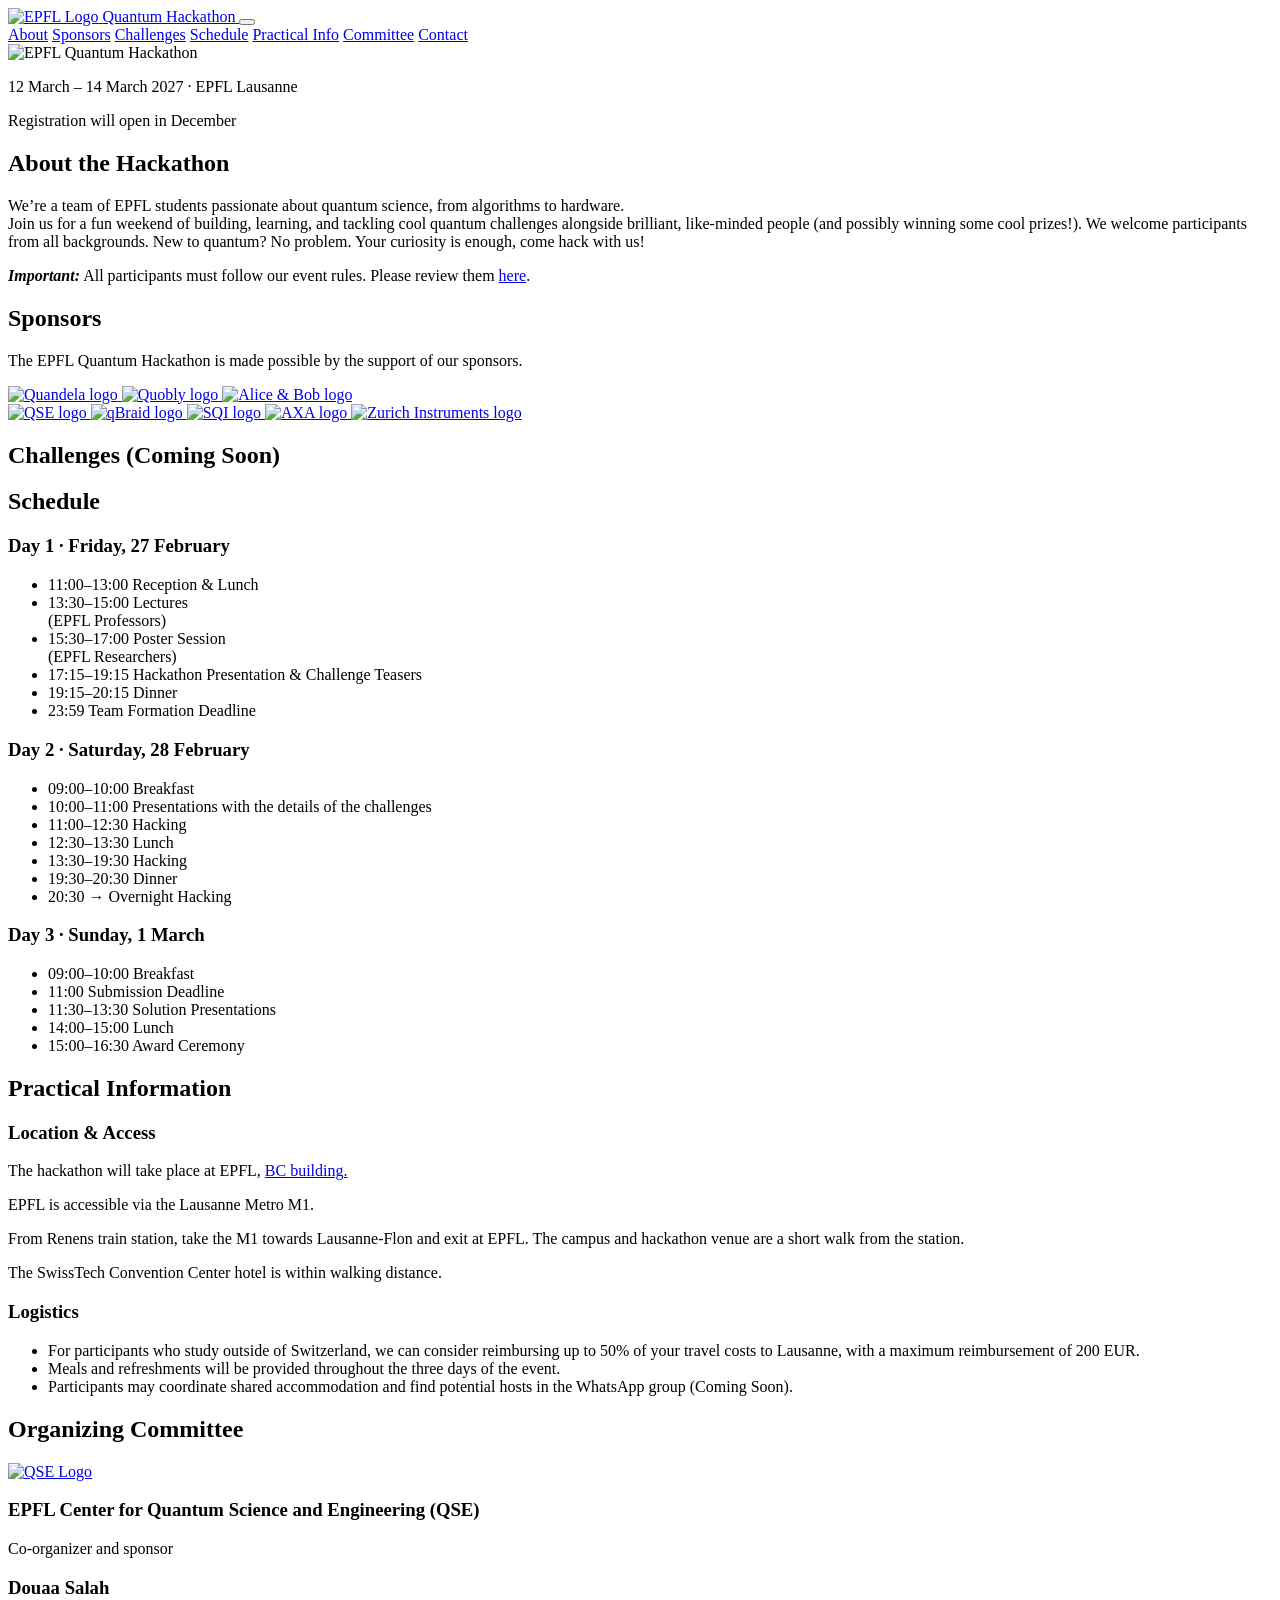
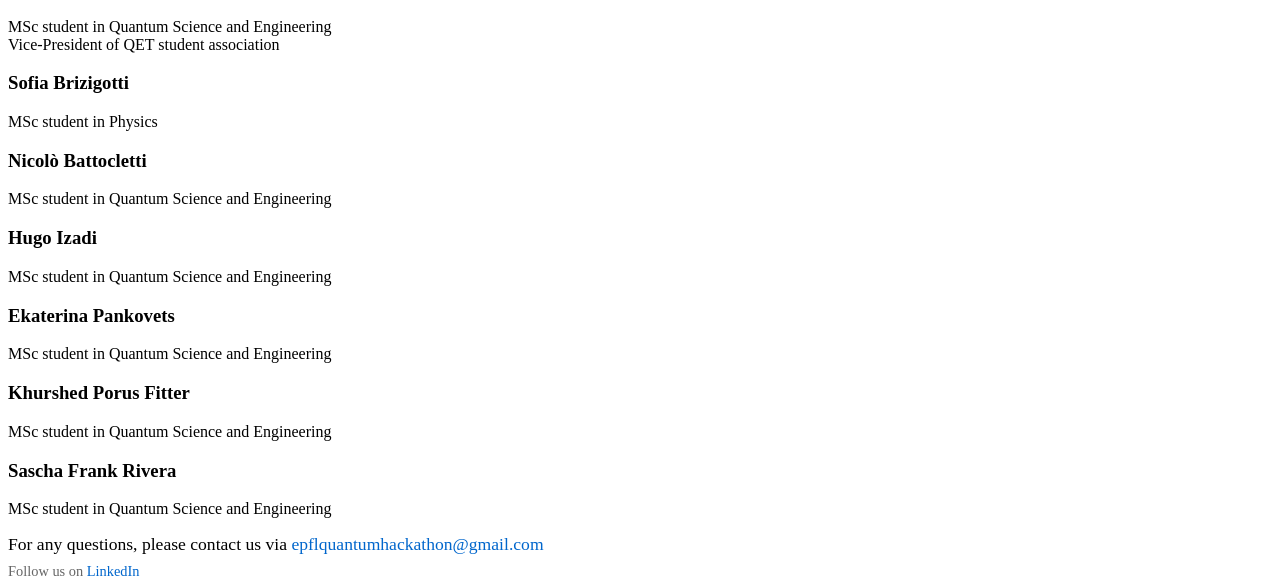
==== index.html @ b6fccc98 "2027 hackathon dates" ====
<!DOCTYPE html>
<html lang="en">
<head>
    <meta charset="UTF-8">
    <meta name="viewport" content="width=device-width, initial-scale=1.0">
    <title>EPFL Quantum Hackathon</title>

    <!-- Stylesheet -->
    <link rel="stylesheet" href="style.css">

    <!-- Fonts -->
    <link href="https://fonts.googleapis.com/css2?family=Space+Grotesk:wght@400;500;600&display=swap" rel="stylesheet">
    <link href="https://fonts.googleapis.com/css2?family=Lora:wght@400;500;600&display=swap" rel="stylesheet">
</head>

<body>

<!-- =========================================
     HEADER / NAVIGATION
========================================= -->
<header class="site-header" id="site-header">
    <div class="header-inner">
        <a class="brand" href="#top">
            <img src="assets/images/Logo_EPFL_2019.svg.png" class="brand-logo" alt="EPFL Logo">
            <span class="brand-text">Quantum Hackathon</span>
        </a>

        <button class="nav-toggle" aria-label="Toggle navigation">
            <span class="nav-toggle-line"></span>
            <span class="nav-toggle-line"></span>
        </button>

        <nav class="primary-nav" id="primary-nav">
            <a href="#about">About</a>
            <a href="#sponsors">Sponsors</a>
            <a href="#challenges">Challenges</a>
            <a href="#schedule">Schedule</a>
            <a href="#practical">Practical Info</a>
            <a href="#committee">Committee</a>
            <a href="#contact">Contact</a>
        </nav>
    </div>
</header>

<main>

    <!-- =========================================
         HERO (STATIC, NO INTRO ANIMATION)
    ========================================= -->
    <section class="hero" id="top">
        <div class="hero-inner">

            <div class="hero-media">
                <img
                    src="assets/images/red_transparent.png"
                    alt="EPFL Quantum Hackathon"
                    class="hero-image"
                >
            </div>

            <div class="hero-overlay">
                <p class="hero-kicker">
                    12 March – 14 March 2027 · EPFL Lausanne
                </p>

                <div class="hero-actions">
                    <span
                        class="btn btn-primary hero-register"
                        target="_blank"
                        rel="noopener noreferrer"
                    >
                        Registration will open in December
                    </span>

                    <!--
                    <div class="btn-row">
                        <a href="#" class="btn btn-secondary">Discord</a>
                        <a href="#" class="btn btn-secondary">GitHub</a>
                    </div>
                    -->
                </div>
            </div>
        </div>
    </section>

    <!-- =========================================
         ABOUT
    ========================================= -->
    <section id="about" class="section section-about">
        <div class="section-inner">
            <div class="section-header">
                <h2>About the Hackathon</h2>
            </div>

            <div class="section-body">
                <p>
                    We’re a team of EPFL students passionate about quantum science, from algorithms to hardware.<br>
                    Join us for a fun weekend of building, learning, and tackling cool quantum challenges alongside brilliant, like-minded people (and possibly winning some cool prizes!).
                    We welcome participants from all backgrounds. New to quantum? No problem. Your curiosity is enough, come hack with us!
                </p>  
                  <strong><em>Important:</em></strong> All participants must follow our event rules. Please review them <a href="https://drive.google.com/file/d/1_Djqqxee0Qn7CyQc63CXTcZZHMFusObD/view?usp=share_link">here</a>.
                </p>  
            </div>
        </div>
    </section>

<!-- =========================================
     SPONSORS
========================================= -->
<section id="sponsors" class="section section-sponsors">
    <div class="section-inner">
        <h2>Sponsors</h2>
        <p class="section-intro">
            The EPFL Quantum Hackathon is made possible by the support of our sponsors.
        </p>

        <!-- GOLD SPONSORS -->
        <div class="sponsor-group">
            <div class="sponsor-logos sponsor-logos--gold">
                <a
                    class="sponsor-logo sponsor-logo--gold"
                    href="https://www.quandela.com"
                    target="_blank"
                    rel="noopener noreferrer"
                    aria-label="Quandela website"
                >
                    <img src="assets/images/Logo-Quandela-2025.webp" alt="Quandela logo">
                </a>

                <a
                    class="sponsor-logo sponsor-logo--gold"
                    href="https://www.quobly.io"
                    target="_blank"
                    rel="noopener noreferrer"
                    aria-label="Quobly website"
                >
                    <img src="assets/images/Logo-Quobly-2025.png" alt="Quobly logo">
                </a>

                <a
                    class="sponsor-logo sponsor-logo--gold"
                    href="https://alice-bob.com"
                    target="_blank"
                    rel="noopener noreferrer"
                    aria-label="Alice & Bob website"
                >
                    <img src="assets/images/Logo-AB-2025.png" alt="Alice & Bob logo">
                </a>
            </div>
        </div>
        <!-- SILVER SPONSORS -->
        <!-- <div class="sponsor-group">
            <div class="sponsor-logos sponsor-logos--silver">
                <a
                    class="sponsor-logo sponsor-logo--silver"
                    href="https://www.axa.ch/"
                    target="_blank"
                    rel="noopener noreferrer"
                    aria-label="AXA website"
                >
                    <img src="assets/images/logo_AXA.png" alt="AXA logo">
                </a>
            </div>
        </div> -->
            

        <!-- BRONZE SPONSORS -->
        <div class="sponsor-group">
            <div class="sponsor-logos sponsor-logos--bronze">

                <a
                    class="sponsor-logo sponsor-logo--bronze"
                    href="https://www.epfl.ch/research/domains/quantum-center/"
                    target="_blank"
                    rel="noopener noreferrer"
                    aria-label="QSE LinkedIn"
                >
                    <img src="assets/images/logo_QSE_pos_red.png" alt="QSE logo">
                </a>
                <a
                    class="sponsor-logo sponsor-logo--bronze"
                    href="https://www.qbraid.com"
                    target="_blank"
                    rel="noopener noreferrer"
                    aria-label="qBraid website"
                >
                    <img src="assets/images/qbraid_logo_burn.png" alt="qBraid logo">
                </a>

                <a
                    class="sponsor-logo sponsor-logo--bronze"
                    href="https://quantum.scnat.ch/fr"
                    target="_blank"
                    rel="noopener noreferrer"
                    aria-label="SCNAT website"
                >
                    <img src="assets/images/Logo-SQI.png" alt="SQI logo">
                </a>
                <a
                    class="sponsor-logo sponsor-logo--bronze"
                    href="https://www.axa.ch/"
                    target="_blank"
                    rel="noopener noreferrer"
                    aria-label="AXA website"
                >
                    <img src="assets/images/logo_AXA.png" alt="AXA logo">
                </a>

                <a
                    class="sponsor-logo sponsor-logo--bronze"
                    href="https://www.zhinst.com"
                    target="_blank"
                    rel="noopener noreferrer"
                    aria-label="Zurich Instruments website"
                >
                    <img src="assets/images/Logo-ZurichInstrument-2025.png" alt="Zurich Instruments logo">
                </a>
            </div>
        </div>
    </div>
</section>

    <!-- =========================================
        CHALLENGES (COMING SOON)
    ========================================= -->
    <section id="challenges" class="section section-challenges">
        <div class="section-inner">
            <h2>Challenges (Coming Soon)</h2>
        </div>
    </section>


    <!-- =========================================
        SCHEDULE
    ========================================= -->
    <section id="schedule" class="section section-schedule">
        <div class="section-inner">
            <h2>Schedule</h2>

            <div class="schedule-grid">

                <!-- Day 1 -->
                <div class="schedule-day card">
                    <h3>Day 1 · Friday, 27 February</h3>

                    <ul class="schedule-list">
                        <li>
                            <span class="schedule-time">11:00–13:00</span>
                            <span class="schedule-event">Reception & Lunch</span>
                        </li>
                        <li>
                            <span class="schedule-time">13:30–15:00</span>
                            <span class="schedule-event">Lectures </br> (EPFL Professors)</span>
                        </li>
                        <li>
                            <span class="schedule-time">15:30–17:00</span>
                            <span class="schedule-event">Poster Session </br> (EPFL Researchers)</span>
                        </li>
                        <li>
                            <span class="schedule-time">17:15–19:15</span>
                            <span class="schedule-event">
                                Hackathon Presentation & Challenge Teasers
                            </span>
                        </li>
                        <li>
                            <span class="schedule-time">19:15–20:15</span>
                            <span class="schedule-event">Dinner</span>
                        </li>
                        <li>
                            <span class="schedule-time">23:59</span>
                            <span class="schedule-event">Team Formation Deadline</span>
                        </li>
                    </ul>
                </div>

                <!-- Day 2 -->
                <div class="schedule-day card">
                    <h3>Day 2 · Saturday, 28 February</h3>

                    <ul class="schedule-list">
                        <li>
                            <span class="schedule-time">09:00–10:00</span>
                            <span class="schedule-event">Breakfast</span>
                        </li>
                        <li>
                            <span class="schedule-time">10:00–11:00</span>
                            <span class="schedule-event"> Presentations with the details of the challenges
                            </span>
                        </li>
                        <li>
                            <span class="schedule-time">11:00–12:30</span>
                            <span class="schedule-event">Hacking</span>
                        </li>
                        <li>
                            <span class="schedule-time">12:30–13:30</span>
                            <span class="schedule-event">Lunch</span>
                        </li>
                        <li>
                            <span class="schedule-time">13:30–19:30</span>
                            <span class="schedule-event">Hacking</span>
                        </li>
                        <li>
                            <span class="schedule-time">19:30–20:30</span>
                            <span class="schedule-event">Dinner</span>
                        </li>
                        <li>
                            <span class="schedule-time">20:30 →</span>
                            <span class="schedule-event">Overnight Hacking</span>
                        </li>
                    </ul>
                </div>

                <!-- Day 3 -->
                <div class="schedule-day card">
                    <h3>Day 3 · Sunday, 1 March</h3>

                    <ul class="schedule-list">
                        <li>
                            <span class="schedule-time">09:00–10:00</span>
                            <span class="schedule-event">Breakfast</span>
                        </li>
                        <li>
                            <span class="schedule-time">11:00</span>
                            <span class="schedule-event">Submission Deadline</span>
                        </li>
                        <li>
                            <span class="schedule-time">11:30–13:30</span>
                            <span class="schedule-event">Solution Presentations</span>
                        </li>
                        <li>
                            <span class="schedule-time">14:00–15:00</span>
                            <span class="schedule-event">Lunch</span>
                        </li>
                        <li>
                            <span class="schedule-time">15:00–16:30</span>
                            <span class="schedule-event">Award Ceremony</span>
                        </li>
                    </ul>
                </div>

            </div>
        </div>
</section>

    <!-- =========================================
         PRACTICAL INFORMATION
    ========================================= -->
    <section id="practical" class="section section-practical">
        <div class="section-inner">
            <h2>Practical Information</h2>

            <div class="practical-grid">
                <div class="practical-block">
                    <h3>Location &amp; Access</h3>
                    <p class="practical-icon-line">
                    </p>
                    The hackathon will take place at EPFL,
                        <a href="https://plan.epfl.ch/?dim_floor=0&lang=en&dim_lang=en&tree_groups=centres_nevralgiques_grp%2Cmobilite_acces_grp%2Crestauration_et_commerces_grp%2Censeignement%2Cservices_campus_grp%2Cequipements_grp&tree_group_layers_centres_nevralgiques_grp=&tree_group_layers_mobilite_acces_grp=metro&tree_group_layers_restauration_et_commerces_grp=&tree_group_layers_enseignement=guichet_etudiants&tree_group_layers_services_campus_grp=information_epfl&tree_group_layers_equipements_grp=&baselayer_ref=grp_backgrounds&map_x=2532727&map_y=1152291&map_zoom=11" 
                            target="_blank" 
                            rel="noopener noreferrer"
                            style=>BC building.
                       </a>
                    </p>
                        EPFL is accessible via the Lausanne Metro M1. 
                    </p>
                        From Renens train station, take the M1 towards Lausanne-Flon
                        and exit at EPFL. The campus and hackathon venue
                        are a short walk from the station.
                    </p>
                        The SwissTech Convention Center hotel is within walking distance.
                    </p>
                </div>

                <div class="practical-block">
                    <h3>Logistics</h3>
                    <ul class="practical-list">
                        <li> For participants who study outside of Switzerland, we can consider reimbursing up to 50% of your travel costs to Lausanne, with a maximum reimbursement of 200 EUR.</li>
                        <li>  Meals and refreshments will be provided throughout the three days of the event.</li>
                        <li> Participants may coordinate shared accommodation and find potential hosts in the WhatsApp group (Coming Soon).</li>
                    </ul>
                </div>
            </div>
        </div>
    </section>

<!-- =========================================
     COMMITTEE
========================================= -->
<section id="committee" class="section section-committee">
    <div class="section-inner">
        <div class="committee-header">
            <h2>Organizing Committee</h2>
        </div>

        <div class="committee-scroller" aria-label="Organizing committee">
            <!-- QSE EPFL -->
            <article class="committee-card">
                <a href="https://www.linkedin.com/company/epfl-center-for-quantum-science-and-engineering-qse"
                target="_blank" rel="noopener noreferrer"
                aria-label="QSE EPFL website">
                    <div class="committee-photo committee-photo--logo">
                        <img src="assets/images/Logo_QSE.png" alt="QSE Logo">
                    </div>
                </a>
                <h3>EPFL Center for Quantum Science and Engineering (QSE)</h3>
                <p>
                    Co-organizer and sponsor
                </p>
            </article>
            <!-- Douaa Salah -->
            <article class="committee-card">
                <a href="https://www.linkedin.com/in/douaa-salah-74a0251b5/"
                   target="_blank" rel="noopener noreferrer"
                   aria-label="Douaa Salah LinkedIn profile">
                    <div class="committee-photo"
                        style="background-image: url('assets/images/Douaa-PP.jpeg');">
                    </div>
                </a>
                <h3>Douaa Salah</h3>
                <p>
                    MSc student in Quantum Science and Engineering<br>
                    Vice-President of QET student association
                </p>
            </article>

            <!-- Sofia Brizigotti -->
            <article class="committee-card">
                <a href="https://www.linkedin.com/in/sofia-brizigotti-43167329a/"
                   target="_blank" rel="noopener noreferrer"
                   aria-label="Sofia Brizigotti LinkedIn profile">
                    <div class="committee-photo"
                        style="background-image: url('assets/images/Sofi-PP.jpg');">
                    </div>
                </a>
                <h3>Sofia Brizigotti</h3>
                <p>
                    MSc student in Physics
                </p>
            </article>

            <!-- Nicolò Battocletti -->
            <article class="committee-card">
                <a href="https://www.linkedin.com/in/nicolobattocletti/"
                   target="_blank" rel="noopener noreferrer"
                   aria-label="Nicolò Battocletti LinkedIn profile">
                    <div class="committee-photo"
                        style="background-image: url('assets/images/Nicolo.jpg');">
                    </div>
                </a>
                <h3>Nicolò Battocletti</h3>
                <p>
                    MSc student in Quantum Science and Engineering
                </p>
            </article>

            <!-- Hugo Izadi -->
            <article class="committee-card">
                <a href="https://www.linkedin.com/in/hugoizadi/"
                   target="_blank" rel="noopener noreferrer"
                   aria-label="Hugo Izadi LinkedIn profile">
                    <div class="committee-photo"
                        style="background-image: url('assets/images/Hugo-PP.jpg');">
                    </div>
                </a>
                <h3>Hugo Izadi</h3>
                <p>
                    MSc student in Quantum Science and Engineering
                </p>
            </article>

            <!-- Ekaterina Pankovets -->
            <article class="committee-card">
                <a href="https://www.linkedin.com/in/ekaterina-pankovets-a29a45297/"
                   target="_blank" rel="noopener noreferrer"
                   aria-label="Ekaterina Pankovets LinkedIn profile">
                    <div class="committee-photo"
                        style="background-image: url('assets/images/Kate-PP.jpeg');">
                    </div>
                </a>
                <h3>Ekaterina Pankovets</h3>
                <p>
                    MSc student in Quantum Science and Engineering
                </p>
            </article>

            <!-- Khurshed Porus Fit∏ter -->
            <article class="committee-card">
                <a href="https://sites.google.com/view/kpfitter"
                target="_blank" rel="noopener noreferrer"
                aria-label="Khurshed Porus Fitter personal website">
                    <div class="committee-photo"
                        style="background-image: url('assets/images/Kurshed-PP.jpg');">
                    </div>
                </a>
                <h3>Khurshed Porus Fitter</h3>
                <p>
                    MSc student in Quantum Science and Engineering
                </p>
            </article>



             <!-- Sascha Frank Rivera -->
            <article class="committee-card">
                <a href="https://www.linkedin.com/in/sascha-rivera-651383233/"
                   target="_blank" rel="noopener noreferrer"
                   aria-label="Sascha Frank Rivera LinkedIn profile">
                    <div class="committee-photo"
                        style="background-image: url('assets/images/Sacha-PP.jpg');">
                    </div>
                </a>
                <h3>Sascha Frank Rivera</h3>
                <p>
                    MSc student in Quantum Science and Engineering
                </p>
            </article>
        </div>
        </div>
    </div>
</section>



</main>

<!-- =========================================
     FOOTER / CONTACT
========================================= -->
<footer id="contact" class="site-footer">
    <div class="footer-inner">
        <div class="footer-columns">
            <div class="footer-column">
                <p style="margin: 0 0 0.5rem 0; font-size: 1.1rem;">
                    For any questions, please contact us via
                    <a href="mailto:epflquantumhackathon@gmail.com" 
                       style="color: #0066cc; text-decoration: none; font-weight: 500;">
                        epflquantumhackathon@gmail.com
                    </a>
                </p>
                <p style="margin: 0; font-size: 0.9rem; color: #666;">
                    Follow us on 
                    <a href="https://www.linkedin.com/company/epfl-quantum-hackathon" 
                       target="_blank"
                       style="color: #0066cc; text-decoration: none;">
                        LinkedIn
                    </a>
                </p>
            </div>
        </div>
    </div>
</footer>


</body>
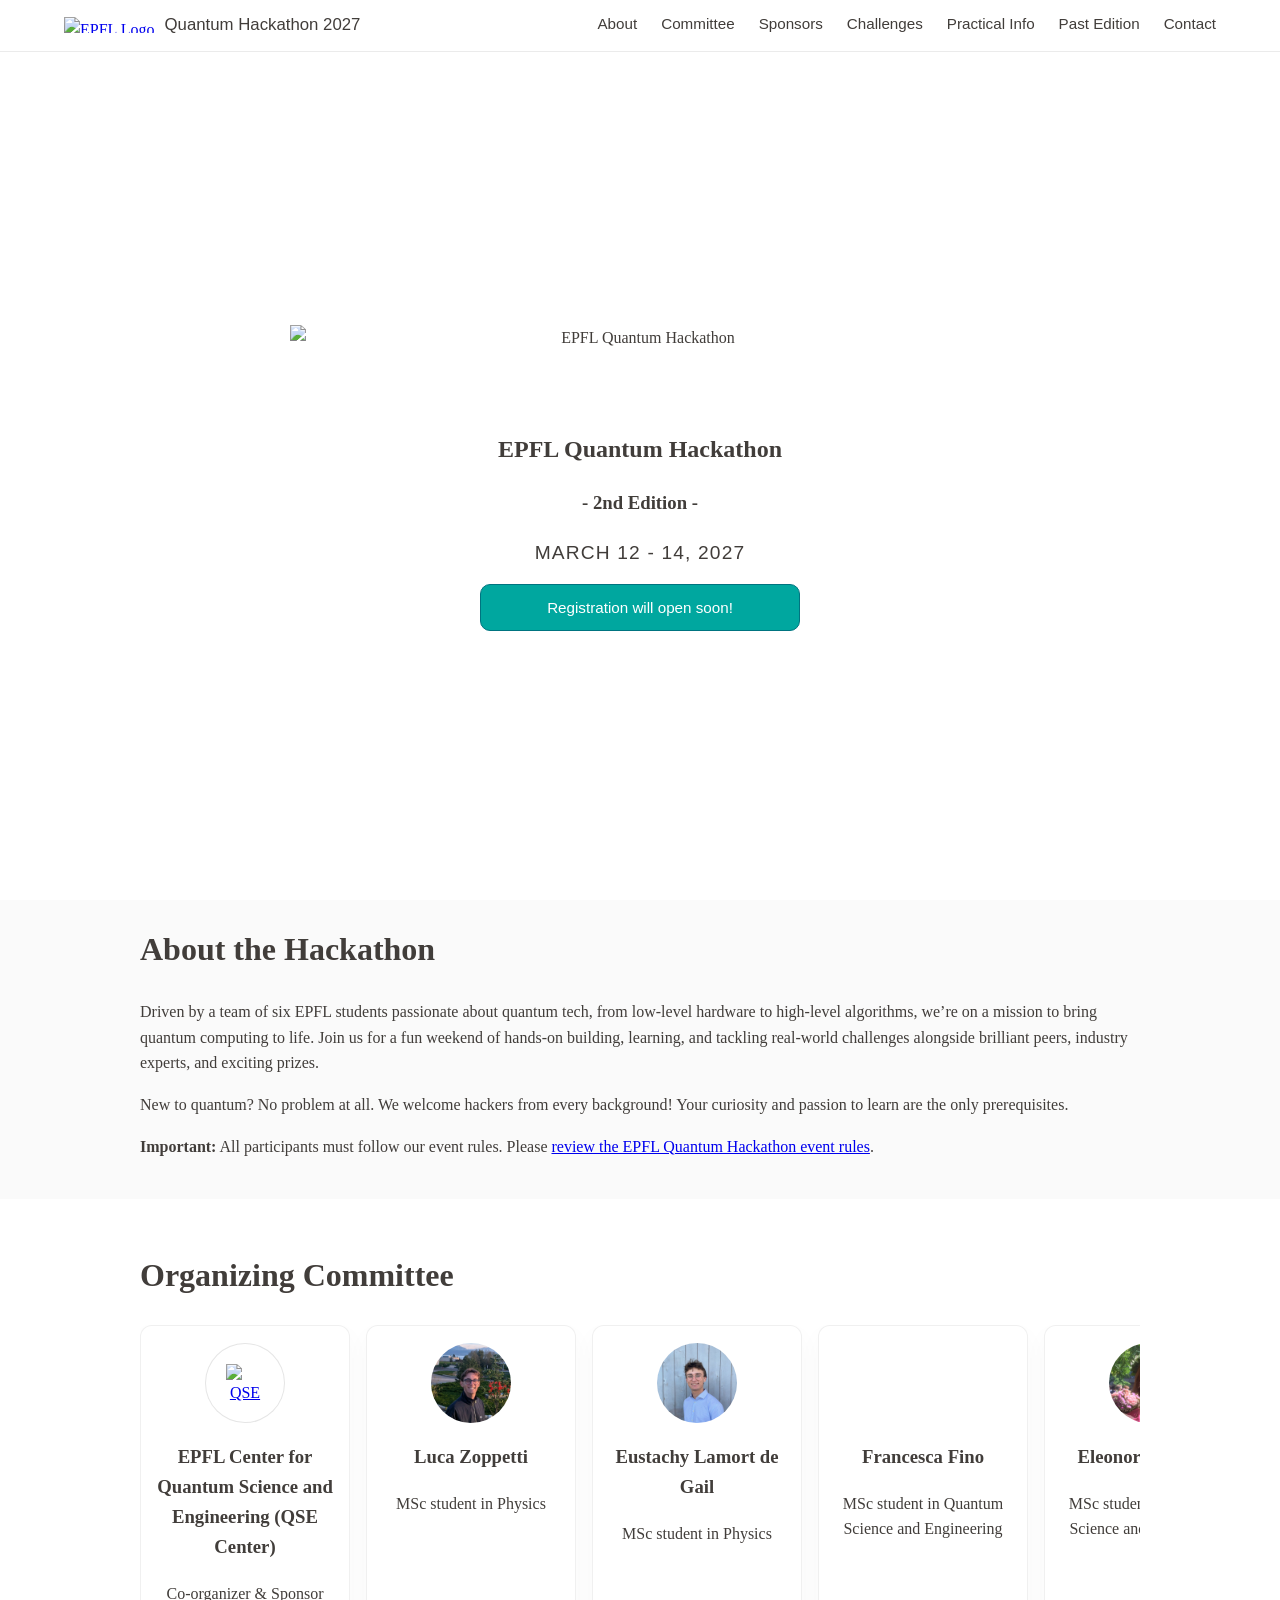
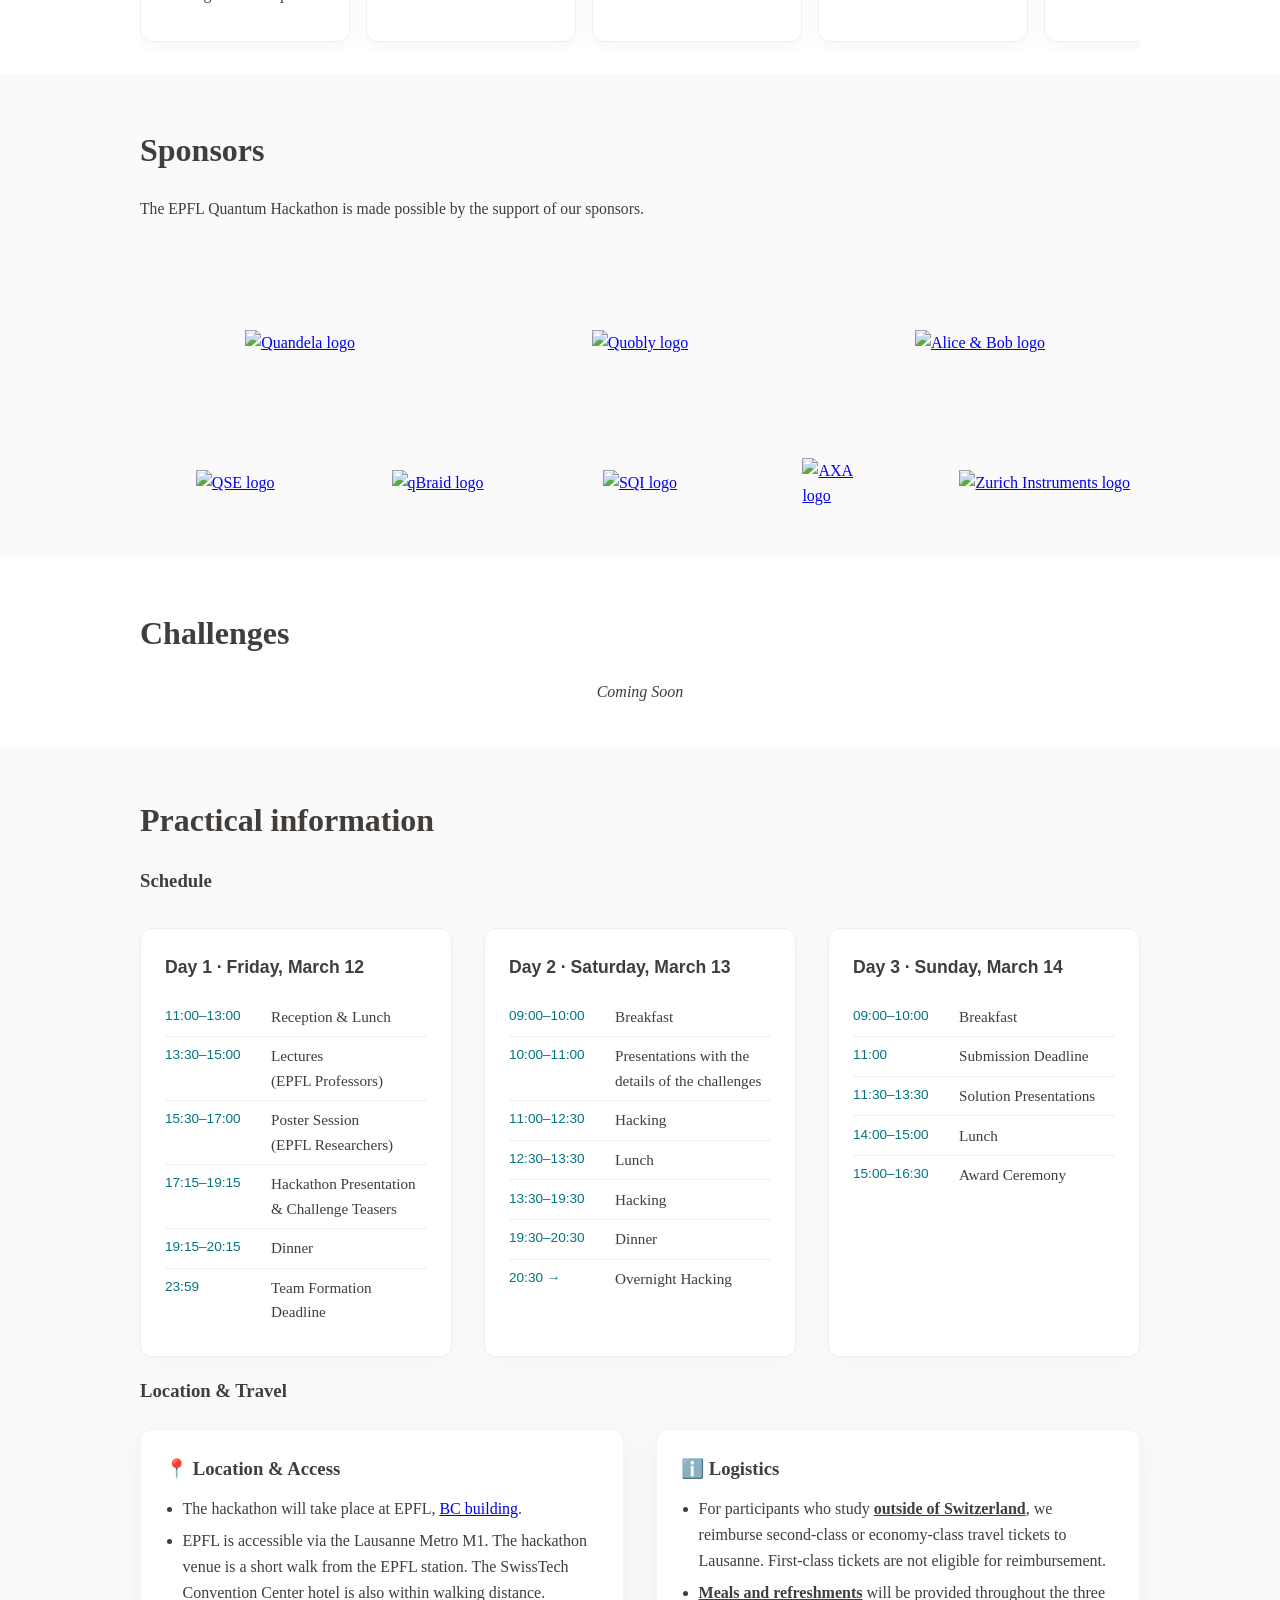
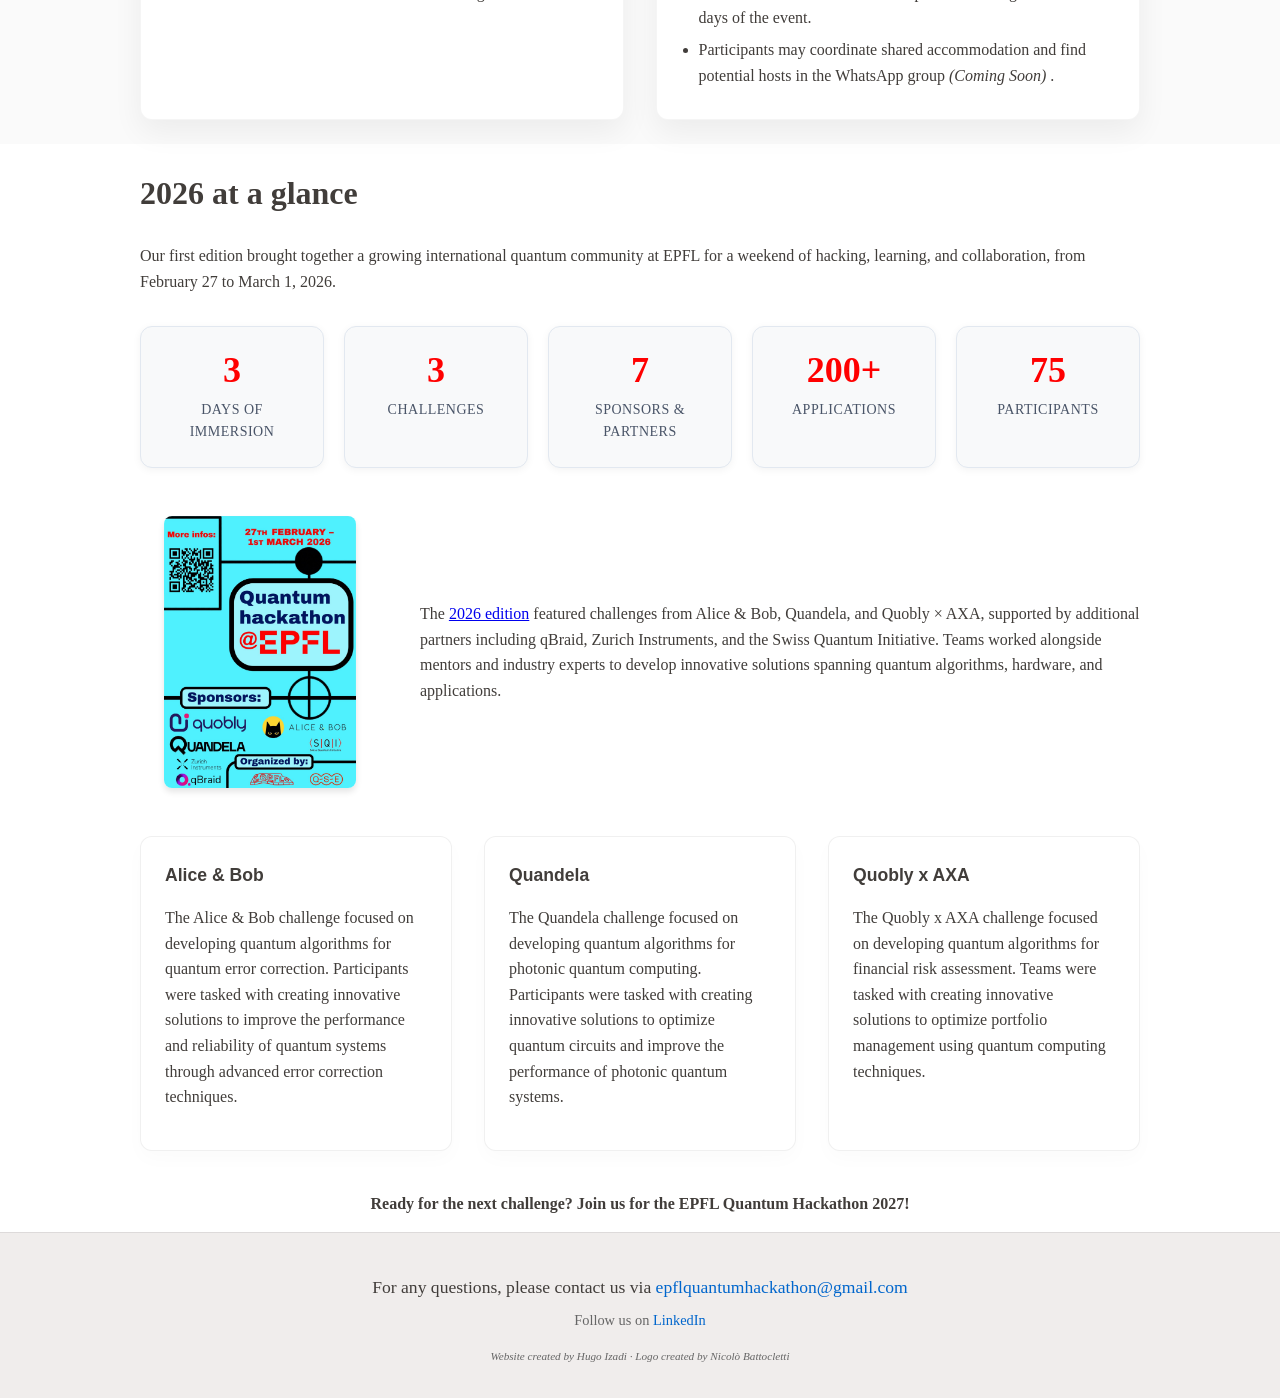
==== commit d5e8e609: "Update index.html with SEO improvements and stat cards. Updated headings, committee members, dates a" ====
--- a/index.html
+++ b/index.html
@@ -5,12 +5,32 @@
     <meta name="viewport" content="width=device-width, initial-scale=1.0">
     <title>EPFL Quantum Hackathon</title>
 
+    <!-- Favicon -->
+    <link rel="icon" type="image/png" href="assets/images/red_transparent.png" sizes="32x32">
+
     <!-- Stylesheet -->
     <link rel="stylesheet" href="style.css">
+
+    <!-- Primary Title & Description -->
+    <title>EPFL Quantum Hackathon 2027 | Lausanne, Switzerland</title>
+    <meta name="description" content="Join the EPFL Quantum Hackathon in Lausanne, Switzerland on March 12-14, 2027.">
+    <meta name="keywords" content="EPFL, Quantum Hackathon, Quantum Computing, Lausanne, Programming, Hackathon, Quantum Science, Quantum Engineering, Quantum Challenges, Innovation, Technology, Collaboration, Networking, Prizes">
+
+    <!-- Canonical Link -->
+    <link rel="canonical" href="https://qpflhackathon.github.io/">
+
+    <!-- Social Media / Open Graph Meta Tags -->
+    <meta property="og:type" content="website">
+    <meta property="og:url" content="https://qpflhackathon.github.io/">
+    <meta property="og:title" content="EPFL Quantum Hackathon 2027">
+    <meta property="og:description" content="Join the premier quantum computing hackathon at EPFL. Build innovative projects and collaborate with quantum experts.">
+    <meta property="og:image" content="https://qpflhackathon.github.io/assets/images/og-preview.png">
 
     <!-- Fonts -->
     <link href="https://fonts.googleapis.com/css2?family=Space+Grotesk:wght@400;500;600&display=swap" rel="stylesheet">
     <link href="https://fonts.googleapis.com/css2?family=Lora:wght@400;500;600&display=swap" rel="stylesheet">
+
+    <meta name="google-site-verification" content="2pYWuJ-tNP5xi4Yy2YxbjZFLzrxeaA31fk44xfrjtmo" />
 </head>
 
 <body>
@@ -22,7 +42,7 @@
     <div class="header-inner">
         <a class="brand" href="#top">
             <img src="assets/images/Logo_EPFL_2019.svg.png" class="brand-logo" alt="EPFL Logo">
-            <span class="brand-text">Quantum Hackathon</span>
+            <span class="brand-text">Quantum Hackathon 2027</span>
         </a>
 
         <button class="nav-toggle" aria-label="Toggle navigation">
@@ -32,11 +52,11 @@
 
         <nav class="primary-nav" id="primary-nav">
             <a href="#about">About</a>
+            <a href="#committee">Committee</a>
             <a href="#sponsors">Sponsors</a>
             <a href="#challenges">Challenges</a>
-            <a href="#schedule">Schedule</a>
             <a href="#practical">Practical Info</a>
-            <a href="#committee">Committee</a>
+            <a href="#2026">Past Edition</a>
             <a href="#contact">Contact</a>
         </nav>
     </div>
@@ -59,17 +79,17 @@
             </div>
 
             <div class="hero-overlay">
+                <h1 class="hero-title">EPFL Quantum Hackathon</h1>
+                <h3 class="hero-title"> - 2nd Edition - </h3>
                 <p class="hero-kicker">
-                    12 March – 14 March 2027 · EPFL Lausanne
+                    March 12 - 14, 2027
                 </p>
 
                 <div class="hero-actions">
                     <span
                         class="btn btn-primary hero-register"
-                        target="_blank"
-                        rel="noopener noreferrer"
                     >
-                        Registration will open in December
+                        Registration will open soon!
                     </span>
 
                     <!--
@@ -93,16 +113,138 @@
             </div>
 
             <div class="section-body">
-                <p>
-                    We’re a team of EPFL students passionate about quantum science, from algorithms to hardware.<br>
-                    Join us for a fun weekend of building, learning, and tackling cool quantum challenges alongside brilliant, like-minded people (and possibly winning some cool prizes!).
-                    We welcome participants from all backgrounds. New to quantum? No problem. Your curiosity is enough, come hack with us!
-                </p>  
-                  <strong><em>Important:</em></strong> All participants must follow our event rules. Please review them <a href="https://drive.google.com/file/d/1_Djqqxee0Qn7CyQc63CXTcZZHMFusObD/view?usp=share_link">here</a>.
-                </p>  
+                <p class="justified">
+                Driven by a team of six EPFL students passionate about quantum tech, from low-level hardware to high-level algorithms, we’re on a mission to bring quantum computing to life. Join us for a fun weekend of hands-on building, learning, and tackling real-world challenges alongside brilliant peers, industry experts, and exciting prizes.
+                </p>
+                <p class="justified">
+                New to quantum? No problem at all. We welcome hackers from every background! Your curiosity and passion to learn are the only prerequisites.
+                </p>
+                <p class="justified">
+                <strong>Important:</strong> All participants must follow our event rules. Please <a href="https://drive.google.com/file/d/1_Djqqxee0Qn7CyQc63CXTcZZHMFusObD/view?usp=share_link" target="_blank" rel="noopener noreferrer">review the EPFL Quantum Hackathon event rules</a>.
+                </p>
             </div>
         </div>
     </section>
+
+<!-- =========================================
+     COMMITTEE
+========================================= -->
+<section id="committee" class="section section-committee">
+    <div class="section-inner">
+        <div class="committee-header">
+            <h2>Organizing Committee</h2>
+        </div>
+
+        <div class="committee-scroller" aria-label="Organizing committee">
+            
+            <!-- QSE EPFL -->
+            <article class="committee-card">
+                <a href="https://www.linkedin.com/company/epfl-center-for-quantum-science-and-engineering-qse"
+                target="_blank" rel="noopener noreferrer"
+                aria-label="QSE EPFL website">
+                    <div class="committee-photo committee-photo--logo">
+                        <img src="assets/images/Logo_QSE.png" alt="QSE Logo">
+                    </div>
+                </a>
+                <h3>EPFL Center for Quantum Science and Engineering (QSE Center)</h3>
+                <p>
+                    Co-organizer & Sponsor
+                </p>
+            </article>
+            <!-- Luca Zoppetti -->
+            <article class="committee-card">
+                <a href="https://www.linkedin.com/in/lucazoppetti/"
+                   target="_blank" rel="noopener noreferrer"
+                   aria-label="Luca Zoppetti LinkedIn profile">
+                    <div class="committee-photo"
+                        style="background-image: url('assets/images/Luca_photo.png');">
+                    </div>
+                </a>
+                <h3>Luca Zoppetti</h3>
+                <p>
+                    MSc student in Physics<br>
+                </p>
+            </article>
+
+            <!-- Eustachy Lamort de Gail -->
+            <article class="committee-card">
+                <a href="https://www.linkedin.com/in/eustachy-lamort-de-gail-a10803265/"
+                   target="_blank" rel="noopener noreferrer"
+                   aria-label="Eustachy Lamort de Gail LinkedIn profile">
+                    <div class="committee-photo"
+                        style="background-image: url('assets/images/Eustachy_photo.jpeg');">
+                    </div>
+                </a>
+                <h3>Eustachy Lamort de Gail</h3>
+                <p>
+                    MSc student in Physics
+                </p>
+            </article>
+
+            <!-- Francesca Fino -->
+            <article class="committee-card">
+                <a href="https://www.linkedin.com/in/francesca-fino-b62a37250/"
+                   target="_blank" rel="noopener noreferrer"
+                   aria-label="Francesca Fino LinkedIn profile">
+                    <div class="committee-photo"
+                        style="background-image: url('assets/images/Francesca_photo.jpg');">
+                    </div>
+                </a>
+                <h3>Francesca Fino</h3>
+                <p>
+                    MSc student in Quantum Science and Engineering
+                </p>
+            </article>
+
+            <!-- Eleonora Giuliani -->
+            <article class="committee-card">
+                <a href="https://www.linkedin.com/in/eleonora-giuliani/"
+                   target="_blank" rel="noopener noreferrer"
+                   aria-label="Eleonora Giuliani LinkedIn profile">
+                    <div class="committee-photo"
+                        style="background-image: url('assets/images/Eleonora_photo.jpeg');">
+                    </div>
+                </a>
+                <h3>Eleonora Giuliani</h3>
+                <p>
+                    MSc student in Quantum Science and Engineering
+                </p>
+            </article>
+
+            <!-- Alessandro Garino -->
+            <article class="committee-card">
+                <a href="https://www.linkedin.com/in/alessandro-garino-78a345297/"
+                   target="_blank" rel="noopener noreferrer"
+                   aria-label="Alessandro Garino LinkedIn profile">
+                    <div class="committee-photo"
+                        style="background-image: url('assets/images/Alessandro-PP.jpg');">
+                    </div>
+                </a>
+                <h3>Alessandro Garino</h3>
+                <p>
+                    MSc student in Quantum Science and Engineering
+                </p>
+            </article>
+
+            <!-- Ken Zou -->
+            <article class="committee-card">
+                <a href="https://www.linkedin.com/in/ken-zou-54a08b226/"
+                target="_blank" rel="noopener noreferrer"
+                aria-label="Ken Zou LinkedIn profile">
+                    <div class="committee-photo"
+                        style="background-image: url('assets/images/Ken_photo.jpeg');">
+                    </div>
+                </a>
+                <h3>Ken Zou</h3>
+                <p>
+                    MSc student in Quantum Science and Engineering
+                </p>
+            </article>
+
+        </div>
+        </div>
+    </div>
+</section>
 
 <!-- =========================================
      SPONSORS
@@ -225,7 +367,10 @@
     ========================================= -->
     <section id="challenges" class="section section-challenges">
         <div class="section-inner">
-            <h2>Challenges (Coming Soon)</h2>
+            <h2>Challenges</h2>
+            <p style="text-align: center;">
+            <i>Coming Soon</i>
+            </p>
         </div>
     </section>
 
@@ -233,15 +378,17 @@
     <!-- =========================================
         SCHEDULE
     ========================================= -->
-    <section id="schedule" class="section section-schedule">
+    <section id="practical" class="section section-schedule">
         <div class="section-inner">
-            <h2>Schedule</h2>
+            <h2>Practical information</h2>
+            <h3>Schedule</h3>
+
 
             <div class="schedule-grid">
 
                 <!-- Day 1 -->
                 <div class="schedule-day card">
-                    <h3>Day 1 · Friday, 27 February</h3>
+                    <h3>Day 1 · Friday, March 12</h3>
 
                     <ul class="schedule-list">
                         <li>
@@ -275,7 +422,7 @@
 
                 <!-- Day 2 -->
                 <div class="schedule-day card">
-                    <h3>Day 2 · Saturday, 28 February</h3>
+                    <h3>Day 2 · Saturday, March 13</h3>
 
                     <ul class="schedule-list">
                         <li>
@@ -312,7 +459,7 @@
 
                 <!-- Day 3 -->
                 <div class="schedule-day card">
-                    <h3>Day 3 · Sunday, 1 March</h3>
+                    <h3>Day 3 · Sunday, March 14</h3>
 
                     <ul class="schedule-list">
                         <li>
@@ -337,189 +484,139 @@
                         </li>
                     </ul>
                 </div>
-
-            </div>
-        </div>
-</section>
-
-    <!-- =========================================
-         PRACTICAL INFORMATION
-    ========================================= -->
-    <section id="practical" class="section section-practical">
+            </div>
+        </div>
+
         <div class="section-inner">
-            <h2>Practical Information</h2>
+            <h3> Location & Travel </h3>
 
             <div class="practical-grid">
                 <div class="practical-block">
-                    <h3>Location &amp; Access</h3>
-                    <p class="practical-icon-line">
-                    </p>
-                    The hackathon will take place at EPFL,
+                    <h3> 📍 Location &amp; Access</h3>
+                    <ul class="practical-list">
+                        <li> The hackathon will take place at EPFL,
                         <a href="https://plan.epfl.ch/?dim_floor=0&lang=en&dim_lang=en&tree_groups=centres_nevralgiques_grp%2Cmobilite_acces_grp%2Crestauration_et_commerces_grp%2Censeignement%2Cservices_campus_grp%2Cequipements_grp&tree_group_layers_centres_nevralgiques_grp=&tree_group_layers_mobilite_acces_grp=metro&tree_group_layers_restauration_et_commerces_grp=&tree_group_layers_enseignement=guichet_etudiants&tree_group_layers_services_campus_grp=information_epfl&tree_group_layers_equipements_grp=&baselayer_ref=grp_backgrounds&map_x=2532727&map_y=1152291&map_zoom=11" 
                             target="_blank" 
                             rel="noopener noreferrer"
-                            style=>BC building.
-                       </a>
-                    </p>
-                        EPFL is accessible via the Lausanne Metro M1. 
-                    </p>
-                        From Renens train station, take the M1 towards Lausanne-Flon
-                        and exit at EPFL. The campus and hackathon venue
-                        are a short walk from the station.
-                    </p>
-                        The SwissTech Convention Center hotel is within walking distance.
-                    </p>
-                </div>
-
+                            style=>BC building</a>. </li>
+                        <li> EPFL is accessible via the Lausanne Metro M1. The hackathon venue is a short walk from the EPFL station. The SwissTech Convention Center hotel is also within walking distance.</li>
+                    </ul>
+                </div>
                 <div class="practical-block">
-                    <h3>Logistics</h3>
+                    <h3> ℹ️ Logistics</h3>
                     <ul class="practical-list">
-                        <li> For participants who study outside of Switzerland, we can consider reimbursing up to 50% of your travel costs to Lausanne, with a maximum reimbursement of 200 EUR.</li>
-                        <li>  Meals and refreshments will be provided throughout the three days of the event.</li>
-                        <li> Participants may coordinate shared accommodation and find potential hosts in the WhatsApp group (Coming Soon).</li>
+                        <li> For participants who study <strong><u>outside of Switzerland</u></strong>, we reimburse second-class or economy-class travel tickets to Lausanne. First-class tickets are not eligible for reimbursement.</li>
+                        <li> <strong><u>Meals and refreshments</u></strong> will be provided throughout the three days of the event.</li>
+                        <li> Participants may coordinate shared accommodation and find potential hosts in the WhatsApp group <i> (Coming Soon) </i>.</li>
                     </ul>
                 </div>
             </div>
         </div>
     </section>
 
-<!-- =========================================
-     COMMITTEE
-========================================= -->
-<section id="committee" class="section section-committee">
-    <div class="section-inner">
-        <div class="committee-header">
-            <h2>Organizing Committee</h2>
-        </div>
-
-        <div class="committee-scroller" aria-label="Organizing committee">
-            <!-- QSE EPFL -->
-            <article class="committee-card">
-                <a href="https://www.linkedin.com/company/epfl-center-for-quantum-science-and-engineering-qse"
-                target="_blank" rel="noopener noreferrer"
-                aria-label="QSE EPFL website">
-                    <div class="committee-photo committee-photo--logo">
-                        <img src="assets/images/Logo_QSE.png" alt="QSE Logo">
-                    </div>
-                </a>
-                <h3>EPFL Center for Quantum Science and Engineering (QSE)</h3>
-                <p>
-                    Co-organizer and sponsor
-                </p>
-            </article>
-            <!-- Douaa Salah -->
-            <article class="committee-card">
-                <a href="https://www.linkedin.com/in/douaa-salah-74a0251b5/"
-                   target="_blank" rel="noopener noreferrer"
-                   aria-label="Douaa Salah LinkedIn profile">
-                    <div class="committee-photo"
-                        style="background-image: url('assets/images/Douaa-PP.jpeg');">
-                    </div>
-                </a>
-                <h3>Douaa Salah</h3>
-                <p>
-                    MSc student in Quantum Science and Engineering<br>
-                    Vice-President of QET student association
-                </p>
-            </article>
-
-            <!-- Sofia Brizigotti -->
-            <article class="committee-card">
-                <a href="https://www.linkedin.com/in/sofia-brizigotti-43167329a/"
-                   target="_blank" rel="noopener noreferrer"
-                   aria-label="Sofia Brizigotti LinkedIn profile">
-                    <div class="committee-photo"
-                        style="background-image: url('assets/images/Sofi-PP.jpg');">
-                    </div>
-                </a>
-                <h3>Sofia Brizigotti</h3>
-                <p>
-                    MSc student in Physics
-                </p>
-            </article>
-
-            <!-- Nicolò Battocletti -->
-            <article class="committee-card">
-                <a href="https://www.linkedin.com/in/nicolobattocletti/"
-                   target="_blank" rel="noopener noreferrer"
-                   aria-label="Nicolò Battocletti LinkedIn profile">
-                    <div class="committee-photo"
-                        style="background-image: url('assets/images/Nicolo.jpg');">
-                    </div>
-                </a>
-                <h3>Nicolò Battocletti</h3>
-                <p>
-                    MSc student in Quantum Science and Engineering
-                </p>
-            </article>
-
-            <!-- Hugo Izadi -->
-            <article class="committee-card">
-                <a href="https://www.linkedin.com/in/hugoizadi/"
-                   target="_blank" rel="noopener noreferrer"
-                   aria-label="Hugo Izadi LinkedIn profile">
-                    <div class="committee-photo"
-                        style="background-image: url('assets/images/Hugo-PP.jpg');">
-                    </div>
-                </a>
-                <h3>Hugo Izadi</h3>
-                <p>
-                    MSc student in Quantum Science and Engineering
-                </p>
-            </article>
-
-            <!-- Ekaterina Pankovets -->
-            <article class="committee-card">
-                <a href="https://www.linkedin.com/in/ekaterina-pankovets-a29a45297/"
-                   target="_blank" rel="noopener noreferrer"
-                   aria-label="Ekaterina Pankovets LinkedIn profile">
-                    <div class="committee-photo"
-                        style="background-image: url('assets/images/Kate-PP.jpeg');">
-                    </div>
-                </a>
-                <h3>Ekaterina Pankovets</h3>
-                <p>
-                    MSc student in Quantum Science and Engineering
-                </p>
-            </article>
-
-            <!-- Khurshed Porus Fit∏ter -->
-            <article class="committee-card">
-                <a href="https://sites.google.com/view/kpfitter"
-                target="_blank" rel="noopener noreferrer"
-                aria-label="Khurshed Porus Fitter personal website">
-                    <div class="committee-photo"
-                        style="background-image: url('assets/images/Kurshed-PP.jpg');">
-                    </div>
-                </a>
-                <h3>Khurshed Porus Fitter</h3>
-                <p>
-                    MSc student in Quantum Science and Engineering
-                </p>
-            </article>
-
-
-
-             <!-- Sascha Frank Rivera -->
-            <article class="committee-card">
-                <a href="https://www.linkedin.com/in/sascha-rivera-651383233/"
-                   target="_blank" rel="noopener noreferrer"
-                   aria-label="Sascha Frank Rivera LinkedIn profile">
-                    <div class="committee-photo"
-                        style="background-image: url('assets/images/Sacha-PP.jpg');">
-                    </div>
-                </a>
-                <h3>Sascha Frank Rivera</h3>
-                <p>
-                    MSc student in Quantum Science and Engineering
-                </p>
-            </article>
-        </div>
-        </div>
-    </div>
+    <!-- =========================================
+         ABOUT THE 2026 EDITION
+    ========================================= -->
+    <section id="2026" class="section section-about">
+        <div class="section-inner">
+            <div class="section-header">
+                <h2>2026 at a glance</h2>
+            </div>
+
+            <div class="section-body">
+                <p>
+                    Our first edition brought together a growing international quantum community at EPFL for a weekend of hacking, learning, and collaboration, from February 27 to March 1, 2026.
+                </p>
+            </div>
+
+<div class="stats-grid">
+    <div class="stat-card">
+        <span class="stat-number">3</span>
+        <span class="stat-label">days of immersion</span>
+    </div>
+
+    <div class="stat-card">
+        <span class="stat-number">3</span>
+        <span class="stat-label">challenges</span>
+    </div>
+
+    <div class="stat-card">
+        <span class="stat-number">7</span>
+        <span class="stat-label">Sponsors & Partners</span>
+    </div>
+
+    <div class="stat-card">
+        <span class="stat-number">200+</span>
+        <span class="stat-label">applications</span>
+    </div>
+
+    <div class="stat-card">
+        <span class="stat-number">75</span>
+        <span class="stat-label">Participants</span>
+    </div>
+
+</div>
+
+<div class="poster-section">
+
+    <a
+        href="https://www.linkedin.com/posts/epfl-quantum-hackathon_hi-everyone-we-are-back-i-hope-you-activity-7415387589521764352-yxvY/"
+        target="_blank"
+        rel="noopener noreferrer"
+        aria-label="LinkedIn post"
+    >
+        <img
+            src="assets/images/2026_poster.jpeg"
+            alt="2026 QPFL Hackathon poster"
+            class="poster"
+            style="display: block; max-width: 80%; height: auto; margin: 1rem auto; border-radius: 8px; box-shadow: 0 4px 6px rgba(0, 0, 0, 0.1);"
+        >
+    </a>
+
+    <div class="poster-text">
+         <p>          
+The <a href="https://actu.epfl.ch/news/students-launch-successful-quantum-hackathon-at-ep/?utm_source=chatgpt.com" target="_blank" rel="noopener noreferrer">2026 edition</a> featured challenges from Alice & Bob, Quandela, and Quobly × AXA, supported by additional partners including qBraid, Zurich Instruments, and the Swiss Quantum Initiative. 
+Teams worked alongside mentors and industry experts to develop innovative solutions spanning quantum algorithms, hardware, and applications.
+</p>
+    </div>
+</div>
+
+            <div class="schedule-grid">
+
+                <!-- Challenge 1 -->
+                <div class="schedule-day card">
+                    <h3>Alice & Bob</h3>
+
+                    <p>
+                        The Alice & Bob challenge focused on developing quantum algorithms for quantum error correction. Participants were tasked with creating innovative solutions to improve the performance and reliability of quantum systems through advanced error correction techniques.
+                </div>
+
+                <!-- Day 2 -->
+                <div class="schedule-day card">
+                    <h3>Quandela</h3>
+
+                    <p>
+                        The Quandela challenge focused on developing quantum algorithms for photonic quantum computing. Participants were tasked with creating innovative solutions to optimize quantum circuits and improve the performance of photonic quantum systems.
+                </div>
+
+                <!-- Day 3 -->
+                <div class="schedule-day card">
+                    <h3>Quobly x AXA</h3>
+
+                    <p>
+                        The Quobly x AXA challenge focused on developing quantum algorithms for financial risk assessment. Teams were tasked with creating innovative solutions to optimize portfolio management using quantum computing techniques.
+                </div>
+            </div>
+        </div>
 </section>
 
-
+<p style="text-align: center;"> 
+<strong>Ready for the next challenge? Join us for the EPFL Quantum Hackathon 2027!</strong>
+</p>
+
+            </div>
+        </div>
+    </section>
 
 </main>
 
@@ -545,6 +642,10 @@
                         LinkedIn
                     </a>
                 </p>
+
+                <p style="margin: 1rem 0 0 0; font-size: 0.7rem; color: #666;">
+                    <i>Website created by Hugo Izadi · Logo created by Nicolò Battocletti</i>
+                </p>
             </div>
         </div>
     </div>
--- a/style.css
+++ b/style.css
@@ -0,0 +1,908 @@
+/* ============================================
+   COLORS & TYPOGRAPHY
+   (EPFL Quantum Hackathon visual language)
+============================================ */
+:root {
+    --rouge: #FF0000;
+    --groseille: #B51F1F;
+    --leman: #00A79F;
+    --canard: #007480;
+    --taupe: #413D3A;
+    --perle: #CAC7C7;
+    --white: #FFFFFF;
+
+    --font-main: "Lora", serif;
+    --font-ui: "Space Grotesk", sans-serif;
+
+    --radius-sm: 8px;
+    --radius-md: 12px;
+    --radius-lg: 18px;
+
+    --shadow-soft: 0 12px 30px rgba(0, 0, 0, 0.06);
+}
+
+/* ============================================
+   GLOBAL RESET & BASE
+============================================ */
+*,
+*::before,
+*::after {
+    box-sizing: border-box;
+}
+
+html, body {
+    margin: 0;
+    padding: 0;
+}
+
+body {
+    font-family: var(--font-main);
+    color: var(--taupe);
+    background: var(--white);
+    line-height: 1.6;
+}
+
+/* ============================================
+   HEADER / NAVIGATION
+============================================ */
+.site-header {
+    position: fixed;
+    inset-inline: 0;
+    top: 0;
+    z-index: 100;
+    background: rgba(255, 255, 255, 0.95);
+    backdrop-filter: blur(10px);
+    border-bottom: 1px solid rgba(0, 0, 0, 0.08);
+}
+
+.header-inner {
+    max-width: 1200px;
+    margin: 0 auto;
+    padding: 0.75rem 1.5rem;
+    display: flex;
+    justify-content: space-between;
+    align-items: center;
+}
+
+.brand {
+    display: flex;
+    align-items: center;
+    gap: 10px;
+    text-decoration: none;
+}
+
+.brand-logo {
+    height: 16px;
+}
+
+.brand-text {
+    font-family: var(--font-ui);
+    font-size: 1.05rem;
+    font-weight: 500;
+    color: var(--taupe);
+}
+
+/* Primary nav */
+.primary-nav {
+    display: flex;
+    gap: 1.5rem;
+    font-family: var(--font-ui);
+}
+
+.primary-nav a {
+    text-decoration: none;
+    color: var(--taupe);
+    position: relative;
+    padding-bottom: 2px;
+    font-size: 0.95rem;
+}
+
+.primary-nav a::after {
+    content: "";
+    position: absolute;
+    left: 0;
+    bottom: 0;
+    width: 0;
+    height: 2px;
+    background: var(--taupe);
+    transition: width 0.2s ease;
+}
+
+.primary-nav a:hover::after,
+.primary-nav a:focus-visible::after {
+    width: 100%;
+}
+
+/* Mobile nav toggle */
+.nav-toggle {
+    display: none;
+    background: none;
+    border: 0;
+    padding: 0.3rem;
+    cursor: pointer;
+}
+
+.nav-toggle-line {
+    display: block;
+    width: 20px;
+    height: 2px;
+    background: var(--taupe);
+    margin: 4px 0;
+    transition: transform 0.2s ease, opacity 0.2s ease;
+}
+
+.nav-toggle.is-active .nav-toggle-line:nth-child(1) {
+    transform: translateY(3px) rotate(45deg);
+}
+
+.nav-toggle.is-active .nav-toggle-line:nth-child(2) {
+    transform: translateY(-3px) rotate(-45deg);
+}
+
+/* ============================================
+   HERO (STATIC)
+============================================ */
+.hero {
+    position: relative;
+    min-height: 100vh;
+    display: flex;
+    align-items: center;
+    justify-content: center;
+    padding: 5rem 1.5rem 3rem;
+}
+
+.hero-inner {
+    max-width: 900px;
+    margin: 0 auto;
+    text-align: center;
+}
+
+/* Static image instead of video */
+.hero-media {
+    display: flex;
+    justify-content: center;
+    align-items: center;
+}
+
+.hero-image {
+    width: min(70vw, 700px);
+    height: auto;
+    margin-bottom: 3rem;
+}
+
+.hero-overlay {
+    margin-top: 2rem;
+}
+
+.hero-kicker {
+    font-family: var(--font-ui);
+    letter-spacing: 0.06em;
+    text-transform: uppercase;
+    font-size: 1.2rem;
+    margin-bottom: 1rem;
+    color: var(--taupe);
+}
+
+.hero-actions {
+    width: 320px;
+    max-width: 100%;
+    margin: 0 auto;
+}
+
+.hero-register {
+    width: 100%;
+}
+
+
+/* ============================================
+   BUTTONS
+============================================ */
+.btn {
+    font-family: var(--font-ui);
+    padding: 0.65rem 1.4rem;
+    border-radius: 10px;
+    border: 1.5px solid var(--taupe);
+    text-decoration: none;
+    font-size: 0.95rem;
+    transition: 0.25s ease;
+    color: var(--taupe);
+    display: inline-block;
+    background: transparent;
+    cursor: pointer;
+}
+
+.btn:hover,
+.btn:focus-visible {
+    background: var(--taupe);
+    color: var(--white);
+}
+
+.btn-primary {
+    border-color: var(--canard);
+    background: var(--leman);
+    color: var(--white);
+    font-weight: 500;
+}
+
+.btn-primary:hover,
+.btn-primary:focus-visible {
+    background: var(--canard);
+    border-color: var(--canard);
+}
+
+.btn-secondary {
+    border-color: var(--taupe);
+    background: var(--white);
+}
+
+.btn-row {
+    display: flex;
+    gap: 0.5rem;
+    margin-top: 0.6rem;
+}
+
+.btn-row .btn-secondary {
+    flex: 1;
+}
+
+/* ============================================
+   GENERIC SECTIONS
+============================================ */
+.section {
+    padding: 1.5rem 1.5rem;
+}
+
+.section-inner {
+    max-width: 1000px;
+    margin: 0 auto;
+}
+
+.section h2 {
+    font-size: 2rem;
+    margin-bottom: 1.25rem;
+}
+
+.section-intro {
+    max-width: var(--section-intro-width);
+    margin-bottom: 2rem;
+    font-size: 0.98rem;
+}
+.section-header {
+    display: flex;
+    align-items: center;
+    justify-content: space-between;
+    gap: 1.5rem;
+    margin-bottom: 1.5rem;
+}
+
+.section-header h2 {
+    margin: 0;
+}
+
+
+.section-footer-buttons {
+    display: flex;
+    gap: 0.75rem;
+    margin-top: 2rem;
+    flex-wrap: wrap;
+}
+
+
+/* ============================================
+   ALTERNATING SECTION BACKGROUNDS
+============================================ */
+
+/* Default section background */
+.section {
+    background: var(--white);
+}
+
+/* Every even section */
+main > section.section:nth-of-type(even) {
+    background: #FAFAFA;
+}
+
+/* Every odd section (optional explicitness) */
+main > section.section:nth-of-type(odd) {
+    background: var(--white);
+}
+
+/* Ensure cards remain white */
+.section .card,
+.section .practical-block,
+.section .committee-card {
+    background: var(--white);
+}
+
+
+/* ============================================
+   ABOUT SECTION
+============================================ */
+.section-about {
+    background: #FAFAFA;
+}
+
+.section-about .section-body p + p {
+    margin-top: 1rem;
+}
+
+/* ============================================
+   CHALLENGES
+============================================ */
+.card-grid {
+    display: grid;
+    gap: 1.5rem;
+    margin-top: 1.5rem;
+}
+
+.card {
+    padding: 1.5rem;
+    border-radius: var(--radius-md);
+    border: 1px solid rgba(0, 0, 0, 0.06);
+    background: var(--white);
+    box-shadow: 0 8px 20px rgba(0, 0, 0, 0.02);
+}
+
+.card h3 {
+    margin-top: 0;
+    margin-bottom: 0.75rem;
+    font-size: 1.15rem;
+}
+
+/* ============================================
+   PRACTICAL INFORMATION
+============================================ */
+.section-practical {
+    background: linear-gradient(to bottom, #FFFFFF 0%, #F6F5F5 100%);
+}
+
+.practical-grid {
+    display: grid;
+    gap: 2rem;
+    margin-top: 1.5rem;
+}
+
+.practical-block {
+    padding: 1.5rem;
+    border-radius: var(--radius-md);
+    background: var(--white);
+    box-shadow: var(--shadow-soft);
+    border: 1px solid rgba(0, 0, 0, 0.04);
+}
+
+.practical-block h3 {
+    margin-top: 0;
+    margin-bottom: 0.75rem;
+}
+
+.practical-icon-line {
+    display: flex;
+    align-items: center;
+    gap: 0.6rem;
+    margin-bottom: 0.5rem;
+}
+
+.practical-icon {
+    display: inline-flex;
+    align-items: center;
+    justify-content: center;
+    font-family: var(--font-ui);
+    font-size: 0.7rem;
+    padding: 0.2rem 0.5rem;
+    border-radius: 999px;
+    background: var(--taupe);
+    color: var(--white);
+}
+
+.practical-list {
+    padding-left: 1.1rem;
+    margin: 0.35rem 0 0;
+}
+
+.practical-list li {
+    margin-bottom: 0.4rem;
+}
+
+/* ============================================
+   SCHEDULE / TIMELINE
+============================================ */
+.section-schedule {
+    background: #FFFFFF;
+}
+
+.schedule-timeline {
+    list-style: none;
+    margin: 2rem 0 0;
+    padding: 0;
+    position: relative;
+}
+
+.schedule-timeline::before {
+    content: "";
+    position: absolute;
+    left: 12px;
+    top: 0;
+    bottom: 0;
+    width: 2px;
+    background: var(--perle);
+}
+
+.schedule-item {
+    position: relative;
+    padding-left: 2.5rem;
+    margin-bottom: 1.75rem;
+}
+
+.schedule-marker {
+    position: absolute;
+    left: 4px;
+    top: 0.3rem;
+    width: 16px;
+    height: 16px;
+    border-radius: 50%;
+    background: var(--leman);
+    border: 3px solid var(--white);
+    box-shadow: 0 0 0 2px var(--perle);
+}
+
+.schedule-content h3 {
+    margin-top: 0;
+    margin-bottom: 0.4rem;
+    font-size: 1.1rem;
+}
+
+/* ============================================
+   SCHEDULE – CLEAN GRID LAYOUT
+============================================ */
+
+.schedule-grid {
+    display: grid;
+    gap: 2rem;
+    margin-top: 2rem;
+}
+
+.schedule-day h3 {
+    margin-top: 0;
+    margin-bottom: 1rem;
+    font-family: var(--font-ui);
+    font-size: 1.1rem;
+}
+
+.schedule-list {
+    list-style: none;
+    padding: 0;
+    margin: 0;
+}
+
+.schedule-list li {
+    display: grid;
+    grid-template-columns: 90px 1fr;
+    gap: 1rem;
+    padding: 0.45rem 0;
+    border-bottom: 1px solid rgba(0, 0, 0, 0.06);
+}
+
+.schedule-list li:last-child {
+    border-bottom: none;
+}
+
+.schedule-time {
+    font-family: var(--font-ui);
+    font-size: 0.85rem;
+    color: var(--canard);
+    white-space: nowrap;
+}
+
+.schedule-event {
+    font-size: 0.95rem;
+}
+
+/* Desktop: 3 columns */
+@media (min-width: 768px) {
+    .schedule-grid {
+        grid-template-columns: repeat(3, minmax(0, 1fr));
+    }
+}
+
+
+/* ============================================
+   SPONSORS – GOLD / BRONZE TIERS
+============================================ */
+
+/* Prevent any logo from overflowing its tile */
+.sponsor-logo {
+  overflow: hidden;
+}
+
+.sponsor-logo img {
+  display: block;
+  max-width: 100%;
+  height: auto;
+  object-fit: contain;
+}
+
+.sponsor-logos--gold {
+  display: grid;
+  gap: 1.25rem;
+  align-items: center;
+  grid-template-columns: repeat(3, minmax(0, 1fr));
+}
+
+@media (max-width: 900px) {
+  .sponsor-logos--gold {
+    grid-template-columns: repeat(2, minmax(0, 1fr));
+  }
+}
+
+@media (max-width: 560px) {
+  .sponsor-logos--gold {
+    grid-template-columns: 1fr;
+  }
+}
+
+/* Gold tiles + logo sizing */
+.sponsor-logo--gold {
+  min-height: 180px;
+  padding: 1rem;
+  display: flex;
+  align-items: center;
+  justify-content: center;
+}
+
+.sponsor-logo--gold img {
+  /* Key part: keep them big but never too tall */
+  max-height: 95px;
+  width: auto;
+}
+
+/* BRONZE: force two logos side-by-side */
+.sponsor-logos--bronze {
+  display: grid;
+  gap:0.75rem;
+  align-items: center;
+grid-template-columns: repeat(5, 1fr); /* Desktop: 4 columns */
+}
+
+/* Tablet: 2 columns */
+@media (max-width: 1000px) {
+  .sponsor-logos--bronze {
+    grid-template-columns: repeat(2, 1fr);
+  }
+}
+
+/* Mobile: 1 column */
+@media (max-width: 480px) {
+  .sponsor-logos--bronze {
+    grid-template-columns: 1fr;
+    gap: 0.75rem;
+  }
+  
+  .sponsor-logo--bronze {
+    min-height: 100px; /* Optional: reduce height on mobile */
+  }
+}
+
+
+/* Equal tile sizes (remove the huge horizontal padding) */
+.sponsor-logo--bronze {
+  min-height: 100px;
+  display: flex;
+  align-items: center;
+  justify-content: center;
+  overflow: hidden;
+}
+
+/* Normalize both logos to same visual weight */
+.sponsor-logo--bronze img {
+  max-height: 44px;      /* same height = same perceived size */
+  max-width: 220px;      /* prevents one being tiny */
+  width: auto;
+  height: auto;
+  object-fit: contain;
+}
+
+/* Optional: if qBraid still looks a bit larger, nudge only that logo */
+.sponsor-logo--bronze img[alt*="qBraid"] {
+  max-height: 35px;
+}
+.sponsor-logo--bronze img[alt*="Zurich"] {
+  max-height: 70px;   /* was 44px */
+  max-width: 230px;
+}
+
+.sponsor-logo--bronze img[alt*="SQI"] {
+  max-height: 90px;   /* was 44px */
+  max-width: 170px;
+}
+
+.sponsor-logo--bronze img[alt*="QSE"] {
+  max-height: 90px;   /* was 44px */
+  max-width: 170px;
+}
+
+.sponsor-logo--bronze img[alt*="AXA"] {
+  max-height: 80px;   
+  max-width: 80px;
+}
+
+/* ============================================
+   COMMITTEE (HORIZONTAL SCROLL)
+============================================ */
+.section-committee {
+    background: #FFFFFF;
+}
+
+.committee-header {
+    margin-bottom: 1.5rem;
+}
+
+.committee-scroller {
+    display: flex;
+    gap: 1rem;
+    overflow-x: auto;
+    padding-bottom: 0.5rem;
+    scroll-snap-type: x mandatory;
+    -webkit-overflow-scrolling: touch;
+}
+
+.committee-card {
+    flex: 0 0 210px;
+    background: var(--white);
+    border-radius: var(--radius-md);
+    border: 1px solid rgba(0, 0, 0, 0.06);
+    box-shadow: 0 10px 25px rgba(0, 0, 0, 0.03);
+    padding: 1.1rem 1rem 1.2rem;
+    text-align: center;
+    scroll-snap-align: start;
+}
+
+.committee-photo {
+    width: 80px;
+    height: 80px;
+    margin: 0 auto 0.75rem;
+    border-radius: 50%;
+    background-size: cover;
+    background-position: center;
+}
+
+
+
+/* Logo-specific styles */
+.committee-photo--logo {
+    background: white !important;
+    display: flex;
+    align-items: center;
+    justify-content: center;
+    padding: 20px;
+    border: 1px solid rgba(0,0,0,0.1);
+}
+
+.committee-photo--logo img {
+    max-width: 100%;
+    max-height: 100%;
+    width: auto;
+    height: auto;
+    object-fit: contain;
+}
+
+/* ============================================
+   FOOTER / CONTACT
+============================================ */
+.site-footer {
+    background: #F0EDEC;
+    border-top: 1px solid rgba(0, 0, 0, 0.08);
+    padding: 2.5rem 1.5rem 2rem;
+}
+
+.footer-inner {
+    max-width: 1000px;
+    margin: 0 auto;
+}
+
+.footer-columns {
+    display: flex;
+    justify-content: center;   /* centers the two blocks horizontally */
+    align-items: center;
+    flex-wrap: wrap;
+    gap: 3rem;
+    row-gap: 2rem;
+}
+
+.footer-column {
+    display: flex;
+    flex-direction: column;
+    align-items: center;
+    text-align: center;
+}
+
+
+
+
+.footer-column a {
+    color: var(--taupe);
+    text-decoration: none;
+}
+
+.footer-column a:hover,
+.footer-column a:focus-visible {
+    text-decoration: underline;
+}
+
+/* Mobile fix */
+@media (max-width: 600px) {
+    .footer-columns {
+        flex-direction: column;
+        gap: 1.5rem;
+    }
+}
+
+
+
+/* ============================================
+   RESPONSIVE / MEDIA QUERIES
+============================================ */
+
+/* Medium screens */
+@media (min-width: 640px) {
+    .card-grid {
+        grid-template-columns: repeat(3, minmax(0, 1fr));
+    }
+
+    .sponsor-tiers {
+        grid-template-columns: repeat(3, minmax(0, 1fr));
+    }
+}
+
+/* Desktop */
+@media (min-width: 768px) {
+    /* Show nav inline, hide mobile toggle */
+    .nav-toggle {
+        display: none;
+    }
+
+    .primary-nav {
+        position: static;
+        flex-direction: row;
+        background: transparent;
+        max-height: none;
+        opacity: 1;
+        pointer-events: auto;
+    }
+
+    .hero {
+        padding-top: 6rem;
+    }
+
+    .practical-grid {
+        grid-template-columns: repeat(2, minmax(0, 1fr));
+    }
+
+    .footer-columns {
+        grid-template-columns: repeat(3, minmax(0, 1fr));
+    }
+}
+
+/* Small screens */
+@media (max-width: 767px) {
+    .header-inner {
+        padding-inline: 1rem;
+    }
+
+    .nav-toggle {
+        display: inline-block;
+    }
+
+    .primary-nav {
+        position: absolute;
+        top: 100%;
+        right: 0;
+        left: 0;
+        background: rgba(255, 255, 255, 0.98);
+        flex-direction: column;
+        padding: 0.5rem 1.5rem 1rem;
+        max-height: 0;
+        opacity: 0;
+        pointer-events: none;
+        overflow: hidden;
+        transition:
+            max-height 0.25s ease,
+            opacity 0.25s ease;
+    }
+
+    .primary-nav.is-open {
+        max-height: 320px;
+        opacity: 1;
+        pointer-events: auto;
+    }
+
+    .primary-nav a {
+        padding-block: 0.35rem;
+    }
+
+    .section-header {
+        flex-direction: column;
+        align-items: flex-start;
+    }
+
+    .section-register {
+        align-self: stretch;
+        text-align: center;
+    }
+}
+
+/* Larger desktops */
+@media (min-width: 1024px) {
+    .hero-inner {
+        max-width: 1000px;
+    }
+
+    .hero {
+        padding-top: 6.5rem;
+    }
+}
+
+.stats-grid {
+    display: grid;
+    grid-template-columns: repeat(auto-fit, minmax(160px, 1fr));
+    gap: 1.25rem;
+    margin: 2rem 0;
+}
+
+.stat-card {
+    background-color: #f8f9fa; 
+    border: 1px solid #e2e8f0;         
+    border-radius: 12px;              
+    padding: 1.5rem 1rem;
+    text-align: center;
+    box-shadow: 0 2px 8px rgba(0,0,0,0.05); /* Soft drop shadow */
+    transition: transform 0.2s ease, box-shadow 0.2s ease;
+}
+
+.stat-card:hover {
+    transform: translateY(-4px);
+    box-shadow: 0 8px 16px rgba(0,0,0,0.1);
+}
+
+.stat-number {
+    display: block;
+    font-size: 2.25rem;
+    font-weight: 700;
+    color: #FF0000;
+    line-height: 1.1;
+    margin-bottom: 0.5rem;
+}
+
+.stat-label {
+    display: block;
+    font-size: 0.875rem;
+    color: #4a5568;
+    font-weight: 500;
+    text-transform: uppercase;
+    letter-spacing: 0.5px;
+}
+
+.center-image {
+    display: block;
+    text-align: center;
+}
+
+.poster-section {
+    display: flex;
+    align-items: center;
+    gap: 40px;
+}
+
+.poster {
+    width: 300px;
+    height: auto;
+    border-radius: 8px;
+    box-shadow: 0 4px 6px rgba(0, 0, 0, 0.1);
+}
+
+.poster-section > a {
+    flex: 1;
+}
+
+.poster-text {
+    flex: 3;
+}
